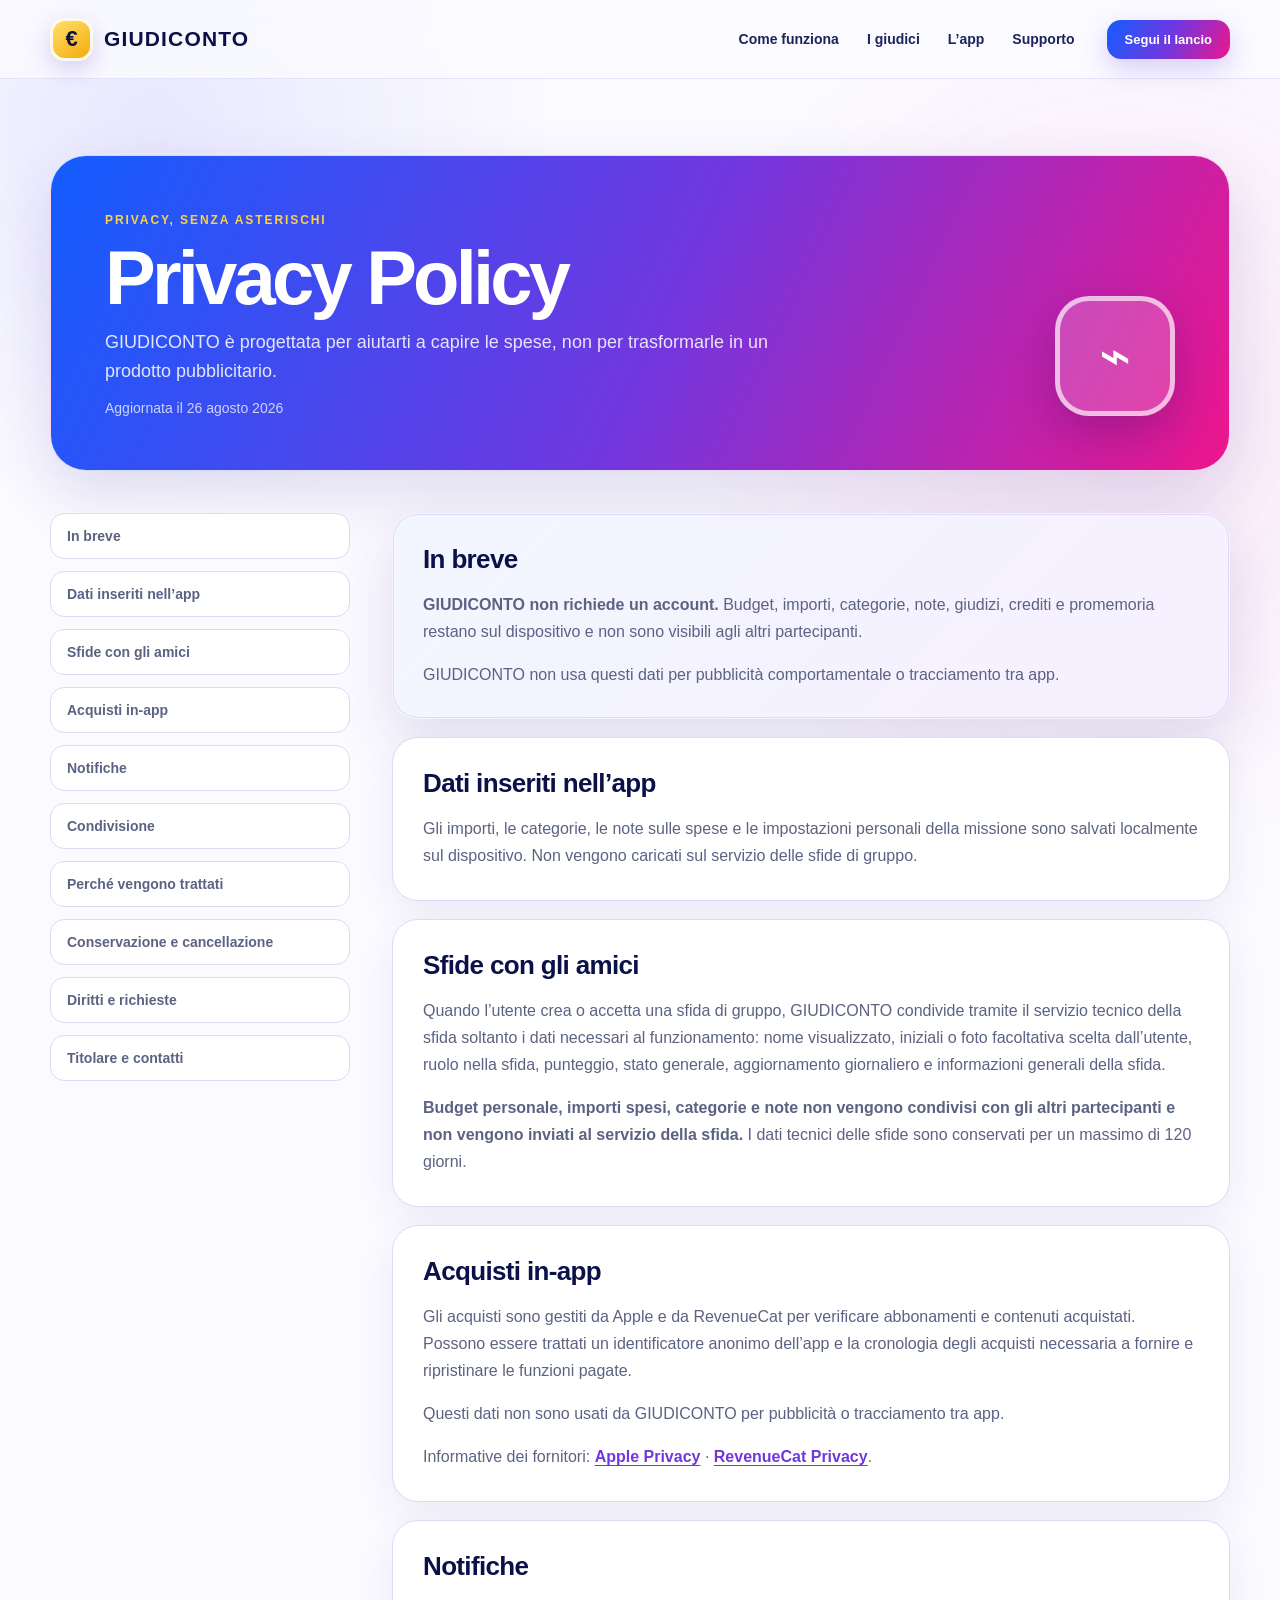
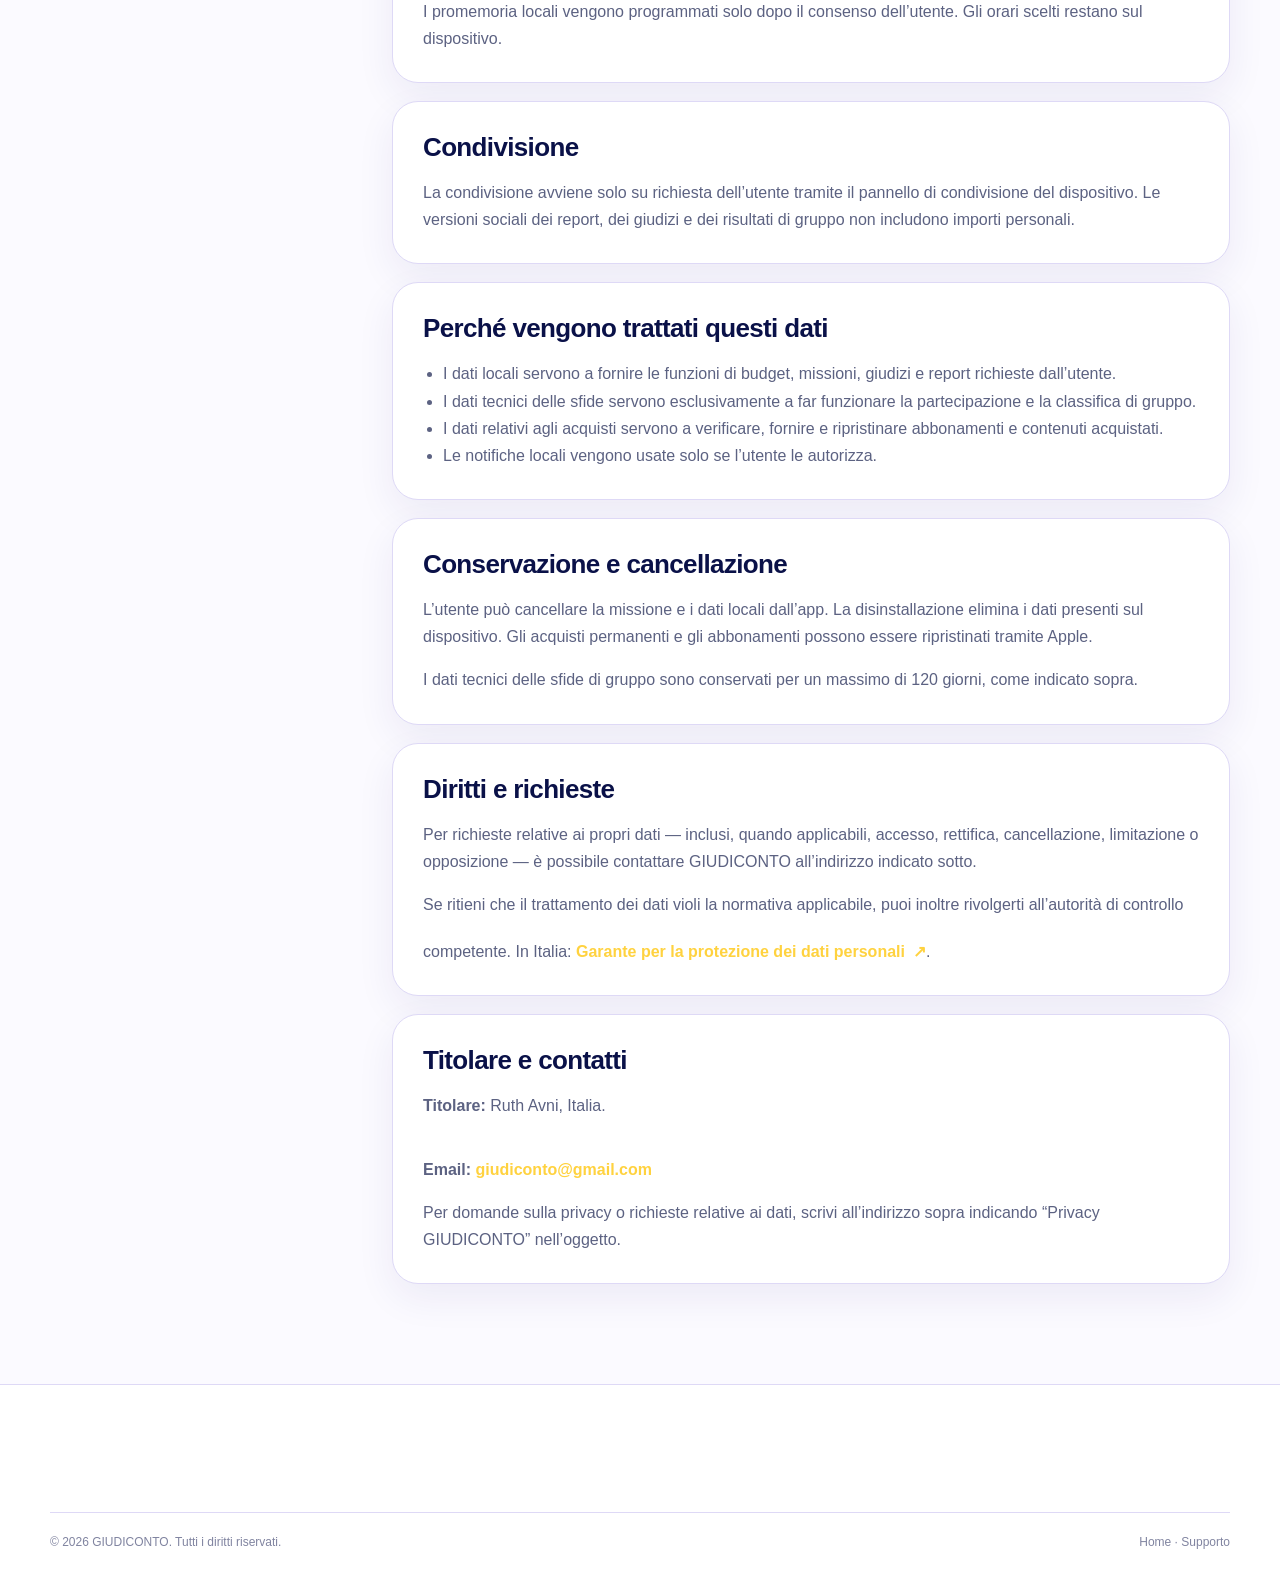
==== privacy/index.html @ 1b63a8df "Add files via upload" ====
<!doctype html><html lang="it"><head><meta charset="utf-8"><meta name="viewport" content="width=device-width,initial-scale=1"><title>Privacy Policy | GIUDICONTO</title><meta name="description" content="Privacy Policy pubblica di GIUDICONTO: dati locali, sfide con gli amici, acquisti, notifiche, condivisione e diritti dell’utente."><meta name="robots" content="index,follow"><link rel="icon" href="/favicon.svg"><link rel="stylesheet" href="/assets/styles.css"></head><body><div class="site-shell"><header class="site-header"><div class="section-wrap header-inner"><a class="brand" href="/"><span class="brand-mark">€</span><span class="brand-name">GIUDICONTO</span></a><nav class="main-nav"><a href="/#come-funziona">Come funziona</a><a href="/#giudici">I giudici</a><a href="/#schermate">L’app</a><a href="/support/">Supporto</a></nav><a class="header-cta" href="/#social">Segui il lancio</a></div></header><main class="subpage-main"><div class="section-wrap"><section class="subpage-hero"><div><span class="section-kicker light">PRIVACY, SENZA ASTERISCHI</span><h1>Privacy Policy</h1><p>GIUDICONTO è progettata per aiutarti a capire le spese, non per trasformarle in un prodotto pubblicitario.</p><div class="legal-meta">Aggiornata il 26 agosto 2026</div></div><div class="subpage-icon">⌁</div></section><div class="content-grid"><aside class="content-aside"><a href="#breve">In breve</a><a href="#dati-app">Dati inseriti nell’app</a><a href="#sfide">Sfide con gli amici</a><a href="#acquisti">Acquisti in-app</a><a href="#notifiche">Notifiche</a><a href="#condivisione">Condivisione</a><a href="#finalita">Perché vengono trattati</a><a href="#cancellazione">Conservazione e cancellazione</a><a href="#diritti">Diritti e richieste</a><a href="#contatti">Titolare e contatti</a></aside><article class="legal-content"><section class="legal-card summary-card" id="breve"><h2>In breve</h2><p><strong>GIUDICONTO non richiede un account.</strong> Budget, importi, categorie, note, giudizi, crediti e promemoria restano sul dispositivo e non sono visibili agli altri partecipanti.</p><p>GIUDICONTO non usa questi dati per pubblicità comportamentale o tracciamento tra app.</p></section><section class="legal-card" id="dati-app"><h2>Dati inseriti nell’app</h2><p>Gli importi, le categorie, le note sulle spese e le impostazioni personali della missione sono salvati localmente sul dispositivo. Non vengono caricati sul servizio delle sfide di gruppo.</p></section><section class="legal-card" id="sfide"><h2>Sfide con gli amici</h2><p>Quando l’utente crea o accetta una sfida di gruppo, GIUDICONTO condivide tramite il servizio tecnico della sfida soltanto i dati necessari al funzionamento: nome visualizzato, iniziali o foto facoltativa scelta dall’utente, ruolo nella sfida, punteggio, stato generale, aggiornamento giornaliero e informazioni generali della sfida.</p><p><strong>Budget personale, importi spesi, categorie e note non vengono condivisi con gli altri partecipanti e non vengono inviati al servizio della sfida.</strong> I dati tecnici delle sfide sono conservati per un massimo di 120 giorni.</p></section><section class="legal-card" id="acquisti"><h2>Acquisti in-app</h2><p>Gli acquisti sono gestiti da Apple e da RevenueCat per verificare abbonamenti e contenuti acquistati. Possono essere trattati un identificatore anonimo dell’app e la cronologia degli acquisti necessaria a fornire e ripristinare le funzioni pagate.</p><p>Questi dati non sono usati da GIUDICONTO per pubblicità o tracciamento tra app.</p><p class="external-policy-links">Informative dei fornitori: <a href="https://www.apple.com/legal/privacy/" target="_blank" rel="noreferrer">Apple Privacy</a> · <a href="https://www.revenuecat.com/privacy/" target="_blank" rel="noreferrer">RevenueCat Privacy</a>.</p></section><section class="legal-card" id="notifiche"><h2>Notifiche</h2><p>I promemoria locali vengono programmati solo dopo il consenso dell’utente. Gli orari scelti restano sul dispositivo.</p></section><section class="legal-card" id="condivisione"><h2>Condivisione</h2><p>La condivisione avviene solo su richiesta dell’utente tramite il pannello di condivisione del dispositivo. Le versioni sociali dei report, dei giudizi e dei risultati di gruppo non includono importi personali.</p></section><section class="legal-card" id="finalita"><h2>Perché vengono trattati questi dati</h2><ul><li>I dati locali servono a fornire le funzioni di budget, missioni, giudizi e report richieste dall’utente.</li><li>I dati tecnici delle sfide servono esclusivamente a far funzionare la partecipazione e la classifica di gruppo.</li><li>I dati relativi agli acquisti servono a verificare, fornire e ripristinare abbonamenti e contenuti acquistati.</li><li>Le notifiche locali vengono usate solo se l’utente le autorizza.</li></ul></section><section class="legal-card" id="cancellazione"><h2>Conservazione e cancellazione</h2><p>L’utente può cancellare la missione e i dati locali dall’app. La disinstallazione elimina i dati presenti sul dispositivo. Gli acquisti permanenti e gli abbonamenti possono essere ripristinati tramite Apple.</p><p>I dati tecnici delle sfide di gruppo sono conservati per un massimo di 120 giorni, come indicato sopra.</p></section><section class="legal-card" id="diritti"><h2>Diritti e richieste</h2><p>Per richieste relative ai propri dati — inclusi, quando applicabili, accesso, rettifica, cancellazione, limitazione o opposizione — è possibile contattare GIUDICONTO all’indirizzo indicato sotto.</p><p>Se ritieni che il trattamento dei dati violi la normativa applicabile, puoi inoltre rivolgerti all’autorità di controllo competente. In Italia: <a class="text-link legal-link" href="https://www.garanteprivacy.it/" target="_blank" rel="noreferrer">Garante per la protezione dei dati personali <span>↗</span></a>.</p></section><section class="legal-card" id="contatti"><h2>Titolare e contatti</h2><p><strong>Titolare:</strong> Ruth Avni, Italia.</p><p><strong>Email:</strong> <a class="text-link legal-link" href="mailto:giudiconto@gmail.com">giudiconto@gmail.com</a></p><p>Per domande sulla privacy o richieste relative ai dati, scrivi all’indirizzo sopra indicando “Privacy GIUDICONTO” nell’oggetto.</p></section></article></div></div></main><footer class="site-footer"><div class="section-wrap footer-bottom"><span>© 2026 GIUDICONTO. Tutti i diritti riservati.</span><span><a href="/">Home</a> · <a href="/support/">Supporto</a></span></div></footer></div></body></html>
---- assets/styles.css ----
:root {
  --navy: #0a1148;
  --navy-soft: #1b245b;
  --blue: #135dff;
  --violet: #7137df;
  --pink: #ed168d;
  --yellow: #ffd23f;
  --ink-muted: #5c6282;
  --lavender: #f4f1ff;
  --line: #ded9f6;
  --white: #ffffff;
  --gradient: linear-gradient(115deg, var(--blue), var(--violet) 52%, var(--pink));
  --shadow: 0 22px 60px rgba(54, 35, 145, 0.14);
}

* { box-sizing: border-box; }
html { scroll-behavior: smooth; }
body {
  margin: 0;
  background: #fbfaff;
  color: var(--navy);
  font-family: "Avenir Next", "Nunito Sans", Inter, -apple-system, BlinkMacSystemFont, "Segoe UI", sans-serif;
  -webkit-font-smoothing: antialiased;
}
a { color: inherit; text-decoration: none; }
img { display: block; max-width: 100%; }
button, a { -webkit-tap-highlight-color: transparent; }
::selection { background: #d9ceff; color: var(--navy); }

.site-shell {
  min-height: 100vh;
  overflow: hidden;
  background:
    radial-gradient(circle at 12% 4%, rgba(72, 82, 255, .10), transparent 25rem),
    radial-gradient(circle at 88% 13%, rgba(237, 22, 141, .08), transparent 28rem),
    #fbfaff;
}
.section-wrap { width: min(1180px, calc(100% - 48px)); margin-inline: auto; }
.section { padding-block: 112px; }

.site-header {
  position: sticky;
  top: 0;
  z-index: 50;
  border-bottom: 1px solid rgba(222, 217, 246, .72);
  background: rgba(251, 250, 255, .82);
  backdrop-filter: blur(20px);
}
.header-inner { min-height: 78px; display: flex; align-items: center; gap: 32px; }
.brand { display: inline-flex; align-items: center; gap: 11px; flex: 0 0 auto; }
.brand-mark {
  width: 43px;
  height: 43px;
  display: grid;
  place-items: center;
  border: 3px solid rgba(255,255,255,.9);
  border-radius: 15px;
  background: linear-gradient(145deg, #ffe069, #f5aa0b);
  box-shadow: 0 8px 22px rgba(99, 63, 190, .22);
  color: var(--navy);
  font-weight: 900;
  font-size: 22px;
}
.brand-name { font-weight: 900; letter-spacing: .055em; font-size: 21px; }
.main-nav { margin-left: auto; display: flex; align-items: center; gap: 28px; color: var(--navy-soft); font-size: 14px; font-weight: 700; }
.main-nav a { transition: color .2s ease; }
.main-nav a:hover { color: var(--pink); }
.header-cta {
  padding: 12px 18px;
  border-radius: 14px;
  background: var(--gradient);
  box-shadow: 0 10px 26px rgba(92, 49, 217, .22);
  color: white;
  font-size: 13px;
  font-weight: 900;
}

.hero { min-height: 760px; display: grid; grid-template-columns: 1.02fr .98fr; align-items: center; gap: 54px; padding-block: 76px 84px; }
.eyebrow, .section-kicker { display: inline-flex; align-items: center; gap: 8px; color: var(--violet); font-size: 12px; font-weight: 900; letter-spacing: .16em; }
.eyebrow span { color: var(--yellow); font-size: 16px; }
.hero h1 { margin: 24px 0 22px; max-width: 700px; font-size: clamp(48px, 5.4vw, 76px); line-height: .98; letter-spacing: -.055em; font-weight: 900; }
.hero h1 span { display: inline-block; background: var(--gradient); -webkit-background-clip: text; background-clip: text; color: transparent; }
.hero-lede { max-width: 610px; margin: 0; color: var(--ink-muted); font-size: 20px; line-height: 1.65; }
.hero-actions { display: flex; flex-wrap: wrap; gap: 14px; margin-top: 34px; }
.button { min-height: 52px; display: inline-flex; align-items: center; justify-content: center; gap: 10px; padding: 14px 22px; border-radius: 16px; font-size: 15px; font-weight: 900; transition: transform .2s ease, box-shadow .2s ease; }
.button:hover { transform: translateY(-2px); }
.button-primary { color: white; background: var(--gradient); box-shadow: 0 15px 34px rgba(93, 52, 213, .25); }
.button-secondary { border: 1px solid var(--line); background: rgba(255,255,255,.82); box-shadow: 0 8px 24px rgba(26, 20, 77, .06); }
.trust-row { display: flex; flex-wrap: wrap; gap: 20px; margin-top: 28px; color: var(--ink-muted); font-size: 13px; font-weight: 700; }
.trust-row b { color: var(--violet); }

.hero-visual { position: relative; min-height: 650px; display: grid; place-items: center; isolation: isolate; }
.orb { position: absolute; border-radius: 999px; filter: blur(3px); z-index: -2; }
.orb-one { width: 460px; height: 460px; background: linear-gradient(145deg, rgba(20,93,255,.24), rgba(113,55,223,.16), rgba(237,22,141,.22)); }
.orb-two { width: 280px; height: 280px; right: 6%; top: 2%; background: rgba(255,210,63,.25); filter: blur(40px); }
.phone {
  position: relative;
  overflow: hidden;
  border: 8px solid rgba(255,255,255,.98);
  border-radius: 46px;
  background: white;
  box-shadow: 0 35px 80px rgba(20, 15, 79, .26), 0 0 0 1px rgba(75, 61, 160, .15);
}
.phone img { width: 100%; height: 100%; object-fit: cover; }
.phone-island { position: absolute; z-index: 3; top: 12px; left: 50%; width: 76px; height: 20px; transform: translateX(-50%); border-radius: 999px; background: #090a14; box-shadow: 0 2px 5px rgba(0,0,0,.18); }
.phone-hero { width: 292px; height: 626px; transform: rotate(2deg); animation: float 6s ease-in-out infinite; }
.verdict-bubble { position: absolute; z-index: 3; width: 240px; padding: 18px 20px; border: 1px solid rgba(255,255,255,.86); border-radius: 22px; background: rgba(255,255,255,.9); box-shadow: var(--shadow); backdrop-filter: blur(12px); font-size: 14px; font-weight: 800; line-height: 1.45; }
.verdict-bubble small { display: block; margin-bottom: 5px; color: var(--pink); font-size: 10px; letter-spacing: .1em; }
.verdict-one { left: -3%; top: 17%; transform: rotate(-3deg); }
.verdict-two { right: -5%; bottom: 17%; transform: rotate(3deg); }
@keyframes float { 50% { transform: rotate(2deg) translateY(-10px); } }

.problem-band { padding-block: 76px; color: white; background: var(--gradient); box-shadow: inset 0 1px rgba(255,255,255,.25); }
.problem-grid { display: grid; grid-template-columns: 1.15fr .85fr; align-items: center; gap: 72px; }
.problem-band .section-kicker, .section-kicker.light { color: var(--yellow); }
.problem-band h2 { margin: 14px 0 0; font-size: clamp(35px, 4vw, 54px); line-height: 1.07; letter-spacing: -.045em; }
.problem-band em { color: var(--yellow); font-style: normal; }
.problem-copy { font-size: 18px; line-height: 1.65; }
.problem-copy p { margin: 0 0 16px; }
.highlight-line { padding-left: 17px; border-left: 3px solid var(--yellow); font-weight: 800; }

.section-heading { max-width: 790px; margin-bottom: 46px; }
.section-heading.centered { margin-inline: auto; text-align: center; }
.section-heading.narrow { max-width: 620px; }
.section-heading h2, .screens-copy h2, .launch-card h2 { margin: 15px 0 14px; font-size: clamp(36px, 4.2vw, 56px); line-height: 1.06; letter-spacing: -.045em; }
.section-heading p, .screens-copy > p { color: var(--ink-muted); font-size: 18px; line-height: 1.6; }
.steps-grid { display: grid; grid-template-columns: repeat(3, 1fr); gap: 20px; }
.step-card { position: relative; overflow: hidden; min-height: 330px; padding: 32px; border: 1px solid var(--line); border-radius: 30px; background: rgba(255,255,255,.88); box-shadow: var(--shadow); }
.step-card.featured { color: white; border-color: transparent; background: var(--gradient); transform: translateY(-12px); }
.step-number { position: absolute; top: 22px; right: 24px; display: grid; place-items: center; width: 35px; height: 35px; border-radius: 999px; background: var(--lavender); color: var(--violet); font-weight: 900; }
.featured .step-number { background: var(--yellow); color: var(--navy); }
.step-icon { width: 82px; height: 82px; display: grid; place-items: center; margin-bottom: 32px; border-radius: 24px; background: linear-gradient(145deg, #fff, #eee9ff); box-shadow: 0 15px 35px rgba(40, 27, 142, .18); color: var(--violet); font-size: 40px; font-weight: 900; }
.step-card h3 { margin: 0 0 12px; font-size: 23px; }
.step-card p { margin: 0; color: var(--ink-muted); line-height: 1.6; }
.featured p { color: rgba(255,255,255,.84); }

.characters-section { padding-block: 110px; color: white; background: #0b1144; }
.split-heading { max-width: none; display: grid; grid-template-columns: 1.2fr .8fr; align-items: end; gap: 70px; }
.split-heading h2 { max-width: 770px; }
.split-heading > p { margin: 0; color: #c8c9e6; }
.character-grid { display: grid; grid-template-columns: 1fr 1fr; gap: 22px; }
.character-card { position: relative; overflow: hidden; min-height: 430px; padding: 38px; border: 1px solid rgba(255,255,255,.16); border-radius: 34px; }
.character-card.mamma { background: linear-gradient(135deg, #1837d9, #7137df 56%, #d726a0); }
.character-card.commercialista { background: linear-gradient(135deg, #111a5d, #342090 50%, #b11691); }
.character-copy { position: relative; z-index: 3; width: 57%; }
.mini-label { color: var(--yellow); font-size: 11px; font-weight: 900; letter-spacing: .13em; }
.character-card h3 { margin: 12px 0; font-size: 36px; letter-spacing: -.035em; }
.character-card p { color: rgba(255,255,255,.86); line-height: 1.55; }
.character-card blockquote { margin: 26px 0 0; padding: 15px 0 15px 16px; border-left: 3px solid var(--yellow); color: white; font-weight: 800; line-height: 1.45; }
.text-link { display: inline-flex; gap: 8px; margin-top: 20px; color: var(--yellow); font-weight: 900; }

.benefit-grid { display: grid; grid-template-columns: repeat(2, 1fr); gap: 18px; }
.benefit-card { padding: 30px; border: 1px solid var(--line); border-radius: 28px; background: white; box-shadow: 0 15px 42px rgba(49, 35, 121, .08); }
.benefit-icon { width: 54px; height: 54px; display: grid; place-items: center; margin-bottom: 22px; border-radius: 17px; background: var(--gradient); color: white; font-size: 26px; font-weight: 900; box-shadow: 0 12px 27px rgba(92,49,217,.22); }
.benefit-card h3 { margin: 0 0 9px; font-size: 22px; }
.benefit-card p { margin: 0; color: var(--ink-muted); line-height: 1.62; }

.screens-section { position: relative; overflow: hidden; min-height: 820px; padding-block: 110px 0; color: white; background: var(--gradient); }
.screens-layout { display: grid; grid-template-columns: .88fr 1.12fr; gap: 60px; align-items: center; }
.screens-copy { align-self: start; padding-top: 44px; }
.screens-copy > p { color: rgba(255,255,255,.82); }
.screen-points { display: grid; gap: 12px; margin-top: 30px; color: white; font-weight: 800; }
.screen-points span::first-letter { color: var(--yellow); }
.phone-stack { position: relative; height: 700px; }
.phone-stack .phone { position: absolute; width: 300px; height: 646px; }
.phone-back { left: 4%; bottom: -120px; transform: rotate(-8deg); opacity: .9; }
.phone-front { right: 4%; top: 0; transform: rotate(5deg); }

.launch-section { padding-block: 96px; }
.launch-card { position: relative; overflow: hidden; display: grid; grid-template-columns: auto 1fr auto; align-items: center; gap: 30px; padding: 52px; border-radius: 36px; color: white; background: #0b1144; box-shadow: var(--shadow); }
.launch-card::before { content: ""; position: absolute; inset: auto -10% -90% 30%; height: 340px; border-radius: 50%; background: var(--gradient); filter: blur(35px); opacity: .65; }
.launch-card > * { position: relative; }
.launch-card h2 { margin-top: 12px; font-size: clamp(32px, 4vw, 50px); }
.launch-card p { margin: 0; color: #c8c9e6; line-height: 1.6; }
.launch-coin { width: 108px; height: 108px; display: grid; place-items: center; border: 6px solid rgba(255,255,255,.85); border-radius: 30px; background: linear-gradient(145deg, #ffe372, #efa10c); box-shadow: 0 18px 38px rgba(0,0,0,.25); color: var(--navy); font-size: 56px; font-weight: 900; transform: rotate(-6deg); }
.launch-actions { display: grid; gap: 12px; min-width: 205px; }
.store-badge { min-height: 58px; display: flex; align-items: center; justify-content: center; gap: 10px; border-radius: 16px; background: white; color: var(--navy); font-weight: 900; }
.store-badge b { font-size: 27px; }
.store-badge span { line-height: 1.05; }
.store-badge small { display: block; font-size: 8px; letter-spacing: .08em; }
.button-white { border: 1px solid rgba(255,255,255,.3); background: rgba(255,255,255,.10); color: white; }

.site-footer { padding: 72px 0 28px; border-top: 1px solid var(--line); background: white; }
.footer-grid { display: grid; grid-template-columns: 1.5fr .75fr .75fr 1fr; gap: 44px; }
.footer-grid > div:first-child p { color: var(--ink-muted); }
.footer-links { display: grid; align-content: start; gap: 11px; color: var(--ink-muted); font-size: 14px; }
.footer-links strong { margin-bottom: 5px; color: var(--navy); font-size: 11px; letter-spacing: .12em; }
.footer-note { color: var(--ink-muted); }
.footer-note span { display: inline-block; padding: 7px 10px; border-radius: 10px; background: var(--lavender); color: var(--violet); font-size: 11px; font-weight: 900; }
.footer-note p { line-height: 1.55; }
.footer-bottom { display: flex; justify-content: space-between; gap: 24px; margin-top: 55px; padding-top: 22px; border-top: 1px solid var(--line); color: #8084a0; font-size: 12px; }

/* Legal and support pages */
.subpage-main { min-height: 70vh; padding-block: 76px 100px; }
.subpage-hero { display: grid; grid-template-columns: 1fr auto; gap: 44px; align-items: end; padding: 54px; border: 1px solid rgba(255,255,255,.8); border-radius: 36px; background: var(--gradient); color: white; box-shadow: var(--shadow); }
.subpage-hero h1 { margin: 12px 0; font-size: clamp(48px, 6vw, 76px); line-height: 1; letter-spacing: -.05em; }
.subpage-hero p { max-width: 670px; margin: 0; color: rgba(255,255,255,.86); font-size: 18px; line-height: 1.6; }
.subpage-icon { width: 120px; height: 120px; display: grid; place-items: center; border: 5px solid rgba(255,255,255,.65); border-radius: 34px; background: rgba(255,255,255,.18); box-shadow: 0 18px 45px rgba(23,11,85,.25); font-size: 54px; }
.content-grid { display: grid; grid-template-columns: 300px minmax(0,1fr); gap: 42px; margin-top: 42px; }
.content-aside { align-self: start; position: sticky; top: 110px; display: grid; gap: 12px; }
.content-aside a { padding: 14px 16px; border: 1px solid var(--line); border-radius: 14px; background: white; color: var(--ink-muted); font-size: 14px; font-weight: 800; }
.content-aside a:hover { color: var(--violet); border-color: #b7a7ff; }
.legal-content { display: grid; gap: 18px; }
.legal-card { padding: 30px; border: 1px solid var(--line); border-radius: 26px; background: white; box-shadow: 0 14px 38px rgba(49,35,121,.07); }
.legal-card h2 { margin: 0 0 12px; font-size: 26px; letter-spacing: -.025em; }
.legal-card p, .legal-card li { color: var(--ink-muted); line-height: 1.7; }
.legal-card p:last-child { margin-bottom: 0; }
.legal-card ul { margin-bottom: 0; padding-left: 20px; }
.summary-card { border-color: transparent; background: linear-gradient(135deg, #f2f6ff, #f7efff); box-shadow: inset 0 0 0 1px rgba(115,81,255,.16), var(--shadow); }
.contact-card { display: flex; align-items: center; justify-content: space-between; gap: 24px; padding: 26px; border-radius: 24px; background: #0b1144; color: white; }
.contact-card p { margin: 5px 0 0; color: #c8c9e6; }
.contact-card .button { flex: 0 0 auto; }
.faq-grid { display: grid; gap: 16px; margin-top: 42px; }
.support-callout { padding: 24px; border: 1px solid #cebfff; border-radius: 22px; background: var(--lavender); }
.support-callout a { color: var(--violet); font-weight: 900; text-decoration: underline; text-underline-offset: 3px; }
.legal-meta { margin-top: 14px; color: rgba(255,255,255,.75); font-size: 14px; }

@media (max-width: 980px) {
  .main-nav { display: none; }
  .header-cta { margin-left: auto; }
  .hero { grid-template-columns: 1fr; padding-top: 58px; }
  .hero-copy { text-align: center; }
  .hero-lede { margin-inline: auto; }
  .hero-actions, .trust-row { justify-content: center; }
  .hero-visual { min-height: 630px; }
  .problem-grid, .split-heading, .screens-layout { grid-template-columns: 1fr; }
  .steps-grid { grid-template-columns: 1fr; }
  .step-card { min-height: 0; }
  .step-card.featured { transform: none; }
  .character-grid { grid-template-columns: 1fr; }
  .phone-stack { width: min(620px,100%); margin-inline: auto; }
  .launch-card { grid-template-columns: auto 1fr; }
  .launch-actions { grid-column: 1 / -1; grid-template-columns: 1fr 1fr; }
  .footer-grid { grid-template-columns: 1.4fr 1fr 1fr; }
  .footer-note { grid-column: 1 / -1; }
  .content-grid { grid-template-columns: 1fr; }
  .content-aside { position: static; grid-template-columns: repeat(3, 1fr); }
}

@media (max-width: 680px) {
  .section-wrap { width: min(100% - 28px, 1180px); }
  .section { padding-block: 78px; }
  .header-inner { min-height: 68px; }
  .brand-mark { width: 38px; height: 38px; border-radius: 13px; }
  .brand-name { font-size: 17px; }
  .header-cta { padding: 10px 12px; font-size: 11px; }
  .hero { min-height: 0; padding-block: 58px 64px; gap: 32px; }
  .hero h1 { font-size: 49px; }
  .hero-lede { font-size: 17px; }
  .hero-actions { display: grid; }
  .button { width: 100%; }
  .trust-row { display: grid; gap: 8px; }
  .hero-visual { min-height: 520px; }
  .phone-hero { width: 238px; height: 510px; border-radius: 38px; }
  .verdict-bubble { width: 190px; padding: 14px; font-size: 12px; }
  .verdict-one { left: -10%; top: 20%; }
  .verdict-two { right: -9%; bottom: 12%; }
  .problem-band { padding-block: 62px; }
  .problem-grid { gap: 28px; }
  .problem-band h2 { font-size: 38px; }
  .section-heading h2, .screens-copy h2, .launch-card h2 { font-size: 38px; }
  .step-card, .benefit-card { padding: 24px; }
  .character-card { min-height: 500px; padding: 28px; }
  .character-copy { width: 100%; }
  .character-copy p, .character-copy blockquote, .character-copy .text-link { max-width: 70%; }
  .benefit-grid { grid-template-columns: 1fr; }
  .screens-section { min-height: 1040px; padding-top: 80px; }
  .screens-copy { padding-top: 0; text-align: center; }
  .phone-stack { height: 670px; }
  .phone-stack .phone { width: 230px; height: 494px; }
  .phone-back { left: 0; bottom: 20px; }
  .phone-front { right: 0; top: 80px; }
  .launch-section { padding-block: 58px; }
  .launch-card { grid-template-columns: 1fr; padding: 30px; text-align: center; }
  .launch-coin { margin-inline: auto; }
  .launch-actions { grid-template-columns: 1fr; }
  .footer-grid { grid-template-columns: 1fr 1fr; }
  .footer-grid > div:first-child, .footer-note { grid-column: 1 / -1; }
  .footer-bottom { flex-direction: column; }
  .subpage-main { padding-block: 36px 70px; }
  .subpage-hero { grid-template-columns: 1fr; padding: 30px; }
  .subpage-icon { width: 80px; height: 80px; border-radius: 24px; font-size: 38px; }
  .subpage-hero h1 { font-size: 48px; }
  .content-aside { grid-template-columns: 1fr; }
  .legal-card { padding: 24px; }
  .contact-card { align-items: flex-start; flex-direction: column; }
}

@media (prefers-reduced-motion: reduce) {
  * { scroll-behavior: auto !important; animation: none !important; transition: none !important; }
}

/* GIUDICONTO final launch refinements */
.brand-line {
  display: inline-flex;
  margin-top: 22px;
  padding: 9px 13px;
  border: 1px solid #d8cff8;
  border-radius: 999px;
  background: rgba(255,255,255,.72);
  color: var(--violet);
  font-size: 11px;
  font-weight: 900;
  letter-spacing: .09em;
}

.judge-peek {
  position: absolute;
  z-index: 5;
  width: 255px;
  min-height: 116px;
  display: grid;
  grid-template-columns: 78px 1fr;
  align-items: center;
  gap: 12px;
  padding: 10px 14px 10px 8px;
  overflow: hidden;
  border: 1px solid rgba(255,255,255,.92);
  border-radius: 24px;
  background: rgba(255,255,255,.92);
  box-shadow: 0 22px 50px rgba(44,30,128,.17);
  backdrop-filter: blur(14px);
}
.judge-peek img {
  width: 78px;
  height: 98px;
  object-fit: cover;
  object-position: top center;
  border-radius: 18px;
  background: #fff9ef;
}
.judge-peek small {
  display: block;
  margin-bottom: 5px;
  color: var(--pink);
  font-size: 9px;
  font-weight: 900;
  letter-spacing: .1em;
}
.judge-peek strong { display: block; font-size: 13px; line-height: 1.35; }
.judge-mamma { left: -8%; top: 15%; transform: rotate(-3deg); }
.judge-commercialista { right: -8%; bottom: 13%; transform: rotate(3deg); }
.judge-commercialista small { color: var(--violet); }

.character-art {
  position: absolute;
  right: -1%;
  bottom: -7%;
  width: 46%;
  height: 105%;
  overflow: hidden;
  z-index: 1;
}
.character-art::after {
  content: "";
  position: absolute;
  inset: 0;
  background: linear-gradient(90deg, rgba(28,39,175,.94) 0%, rgba(40,39,164,.45) 32%, transparent 67%);
  pointer-events: none;
}
.character-art img {
  width: 100%;
  height: 100%;
  object-fit: cover;
  object-position: top center;
  filter: saturate(1.05) contrast(1.02);
}
.commercialista-art::after { background: linear-gradient(90deg, rgba(18,25,92,.96) 0%, rgba(52,32,144,.42) 34%, transparent 68%); }
.coming-soon-row {
  margin-top: 18px;
  padding: 15px 20px;
  border: 1px solid rgba(255,255,255,.15);
  border-radius: 18px;
  color: #c8c9e6;
  text-align: center;
  font-size: 14px;
  font-weight: 800;
}
.coming-soon-row span { margin-right: 8px; color: var(--yellow); font-size: 10px; letter-spacing: .12em; }

.social-section { padding-block: 92px 20px; }
.social-card {
  display: grid;
  grid-template-columns: 1fr .8fr;
  align-items: center;
  gap: 44px;
  padding: 46px;
  border: 1px solid var(--line);
  border-radius: 34px;
  background: linear-gradient(135deg, #ffffff 0%, #f4f1ff 50%, #fff3fa 100%);
  box-shadow: var(--shadow);
}
.social-card h2 { margin: 14px 0 12px; font-size: clamp(34px, 4vw, 52px); line-height: 1.05; letter-spacing: -.045em; }
.social-card p { max-width: 650px; margin: 0; color: var(--ink-muted); font-size: 17px; line-height: 1.65; }
.social-links { display: grid; gap: 11px; }
.social-links a {
  min-height: 58px;
  display: flex;
  align-items: center;
  gap: 13px;
  padding: 10px 14px;
  border: 1px solid var(--line);
  border-radius: 17px;
  background: rgba(255,255,255,.86);
  color: var(--navy);
  font-weight: 900;
  transition: transform .2s ease, border-color .2s ease, box-shadow .2s ease;
}
.social-links a:hover { transform: translateY(-2px); border-color: #bca9ff; box-shadow: 0 10px 24px rgba(60,39,150,.10); }
.social-icon {
  width: 38px;
  height: 38px;
  display: grid;
  place-items: center;
  flex: 0 0 auto;
  border-radius: 12px;
  color: white;
  background: var(--gradient);
  font-size: 12px;
  font-weight: 900;
}
.social-links.compact { grid-template-columns: repeat(3, auto); justify-content: start; gap: 8px; margin-top: 18px; }
.social-links.compact a { min-height: 0; padding: 7px 9px; font-size: 11px; }
.social-links.compact a > span:last-child { display: none; }
.social-links.compact .social-icon { width: 30px; height: 30px; border-radius: 10px; font-size: 10px; }
.external-policy-links a { color: var(--violet); font-weight: 800; text-decoration: underline; text-underline-offset: 3px; }

@media (max-width: 980px) {
  .judge-mamma { left: 0; }
  .judge-commercialista { right: 0; }
  .social-card { grid-template-columns: 1fr; }
}

@media (max-width: 680px) {
  .brand-line { margin-top: 18px; font-size: 9px; }
  .judge-peek { width: 190px; min-height: 92px; grid-template-columns: 58px 1fr; padding: 7px 9px 7px 6px; border-radius: 18px; }
  .judge-peek img { width: 58px; height: 76px; border-radius: 14px; }
  .judge-peek strong { font-size: 10px; }
  .judge-mamma { left: -2%; top: 10%; }
  .judge-commercialista { right: -3%; bottom: 8%; }
  .character-art { right: -8%; bottom: -8%; width: 55%; height: 75%; opacity: .72; }
  .character-copy { width: 70%; }
  .social-section { padding-block: 58px 0; }
  .social-card { padding: 28px; gap: 28px; }
  .social-card h2 { font-size: 38px; }
}
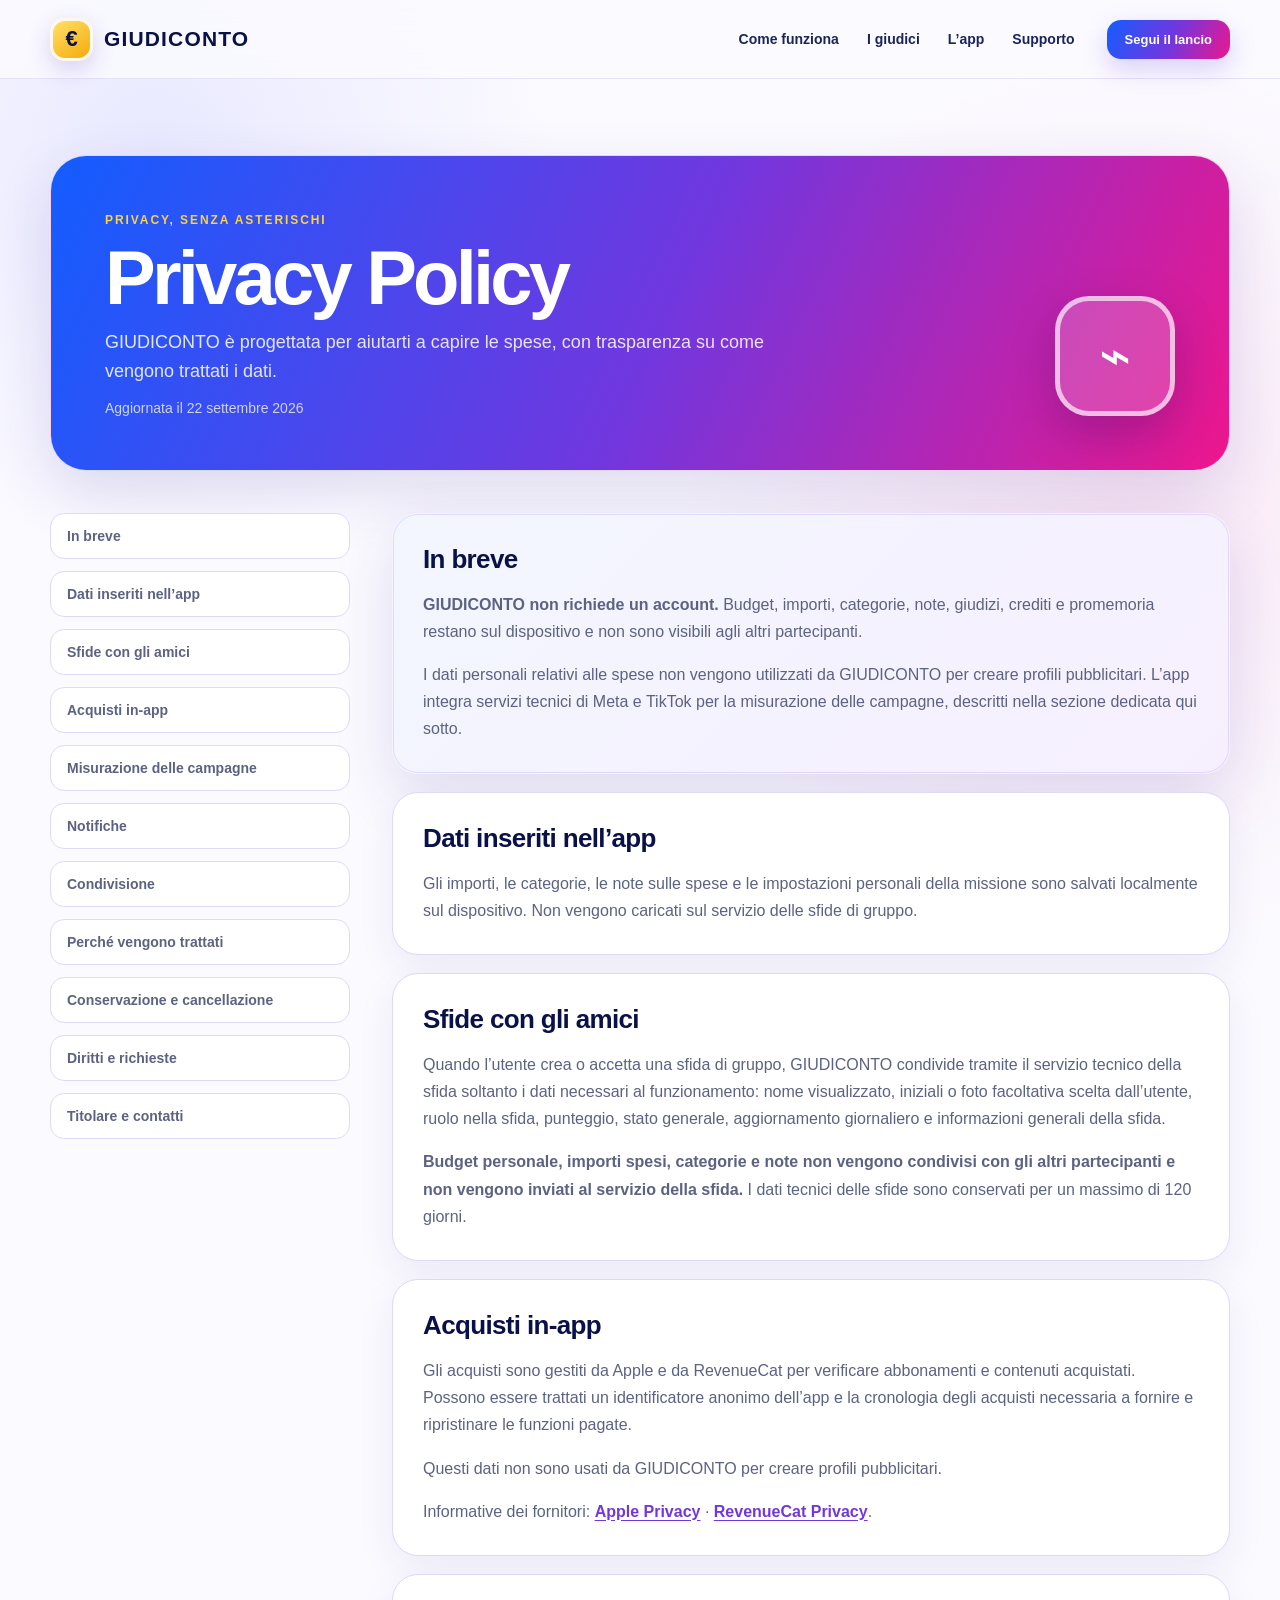
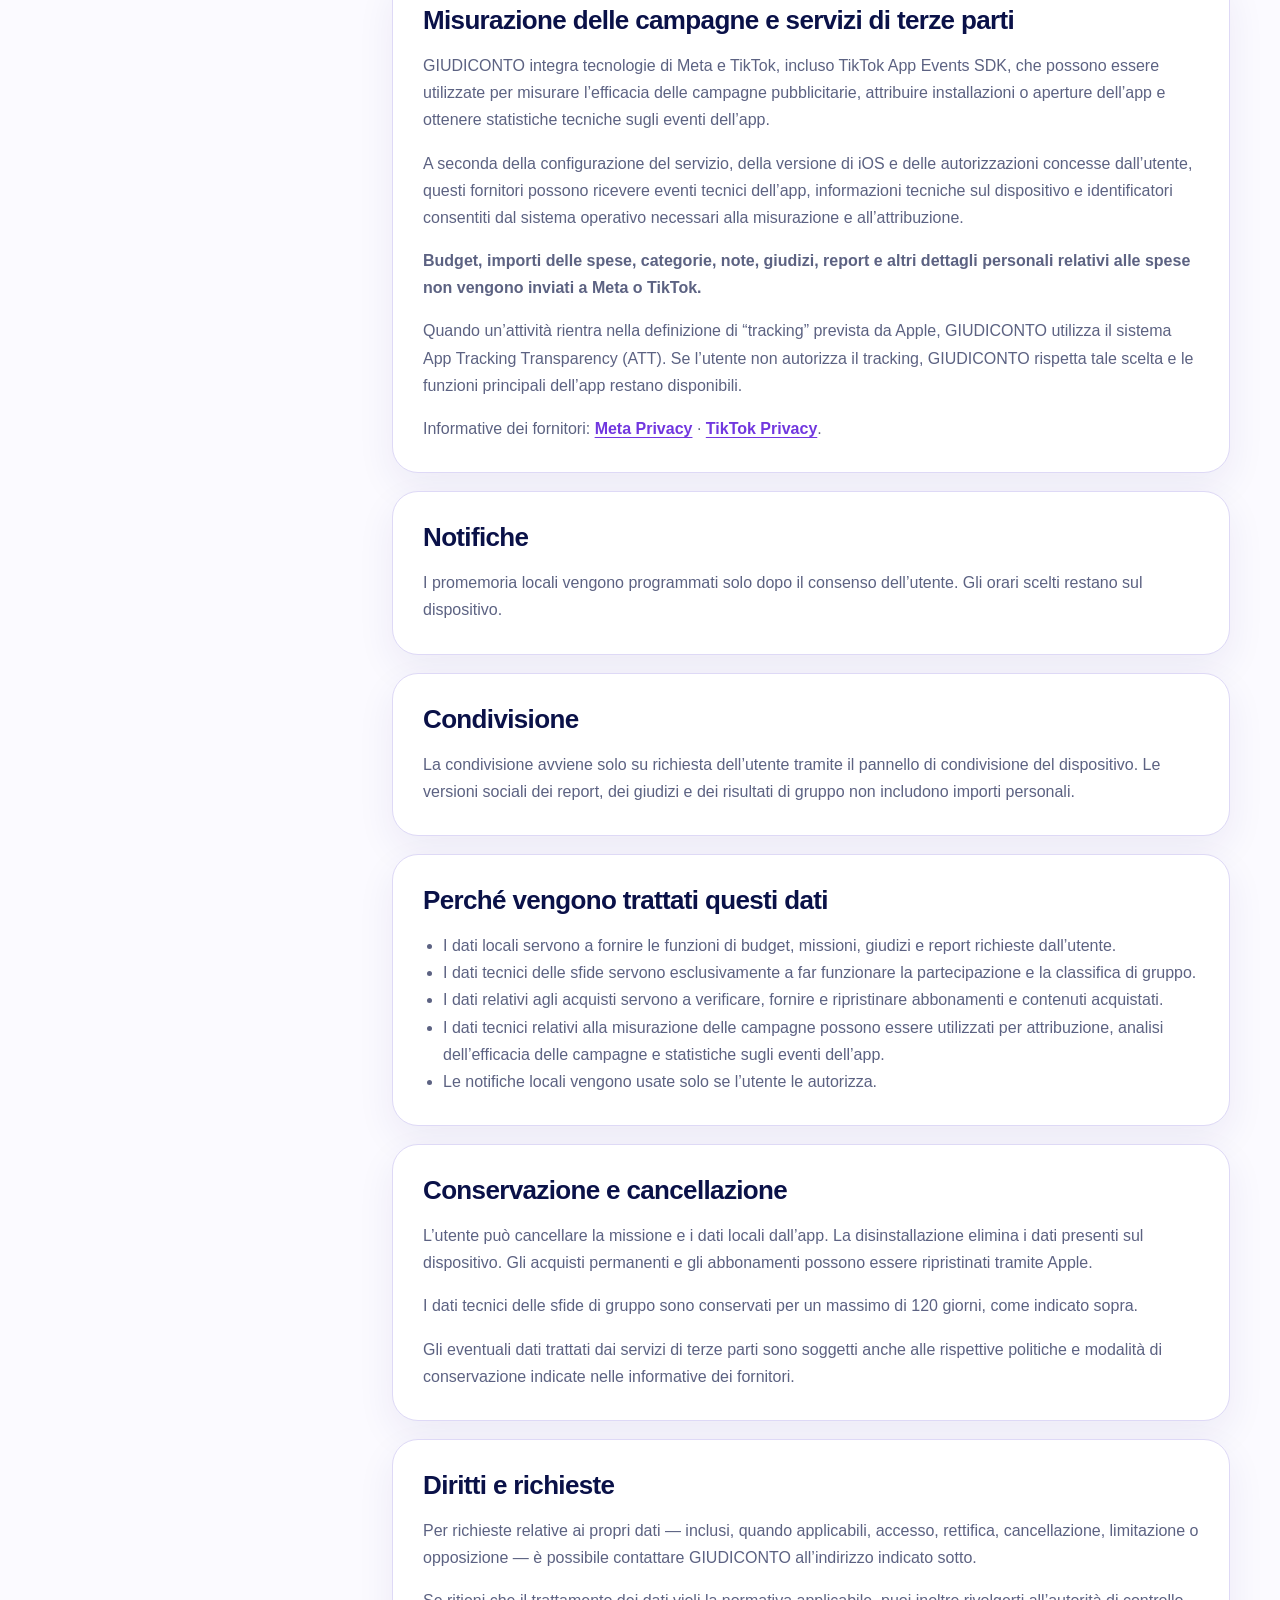
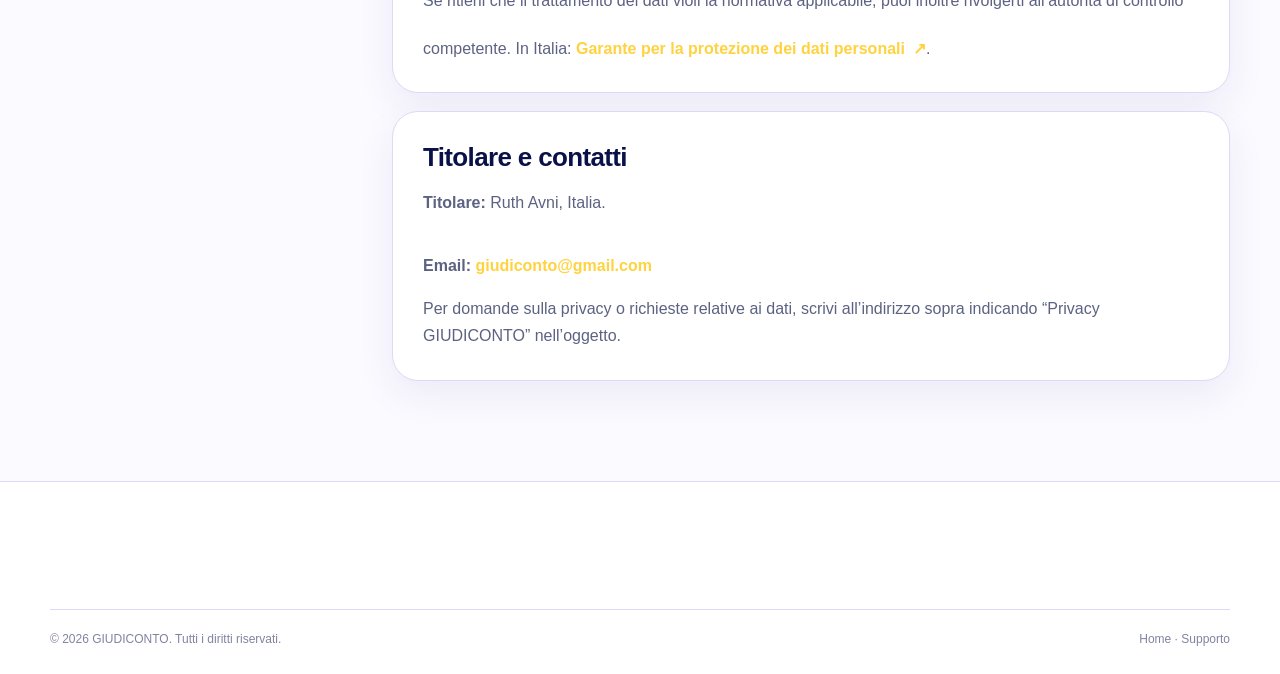
==== commit 4f2d5b02: "Update privacy policy for campaign measurement" ====
--- a/privacy/index.html
+++ b/privacy/index.html
@@ -1 +1,175 @@
-<!doctype html><html lang="it"><head><meta charset="utf-8"><meta name="viewport" content="width=device-width,initial-scale=1"><title>Privacy Policy | GIUDICONTO</title><meta name="description" content="Privacy Policy pubblica di GIUDICONTO: dati locali, sfide con gli amici, acquisti, notifiche, condivisione e diritti dell’utente."><meta name="robots" content="index,follow"><link rel="icon" href="/favicon.svg"><link rel="stylesheet" href="/assets/styles.css"></head><body><div class="site-shell"><header class="site-header"><div class="section-wrap header-inner"><a class="brand" href="/"><span class="brand-mark">€</span><span class="brand-name">GIUDICONTO</span></a><nav class="main-nav"><a href="/#come-funziona">Come funziona</a><a href="/#giudici">I giudici</a><a href="/#schermate">L’app</a><a href="/support/">Supporto</a></nav><a class="header-cta" href="/#social">Segui il lancio</a></div></header><main class="subpage-main"><div class="section-wrap"><section class="subpage-hero"><div><span class="section-kicker light">PRIVACY, SENZA ASTERISCHI</span><h1>Privacy Policy</h1><p>GIUDICONTO è progettata per aiutarti a capire le spese, non per trasformarle in un prodotto pubblicitario.</p><div class="legal-meta">Aggiornata il 26 agosto 2026</div></div><div class="subpage-icon">⌁</div></section><div class="content-grid"><aside class="content-aside"><a href="#breve">In breve</a><a href="#dati-app">Dati inseriti nell’app</a><a href="#sfide">Sfide con gli amici</a><a href="#acquisti">Acquisti in-app</a><a href="#notifiche">Notifiche</a><a href="#condivisione">Condivisione</a><a href="#finalita">Perché vengono trattati</a><a href="#cancellazione">Conservazione e cancellazione</a><a href="#diritti">Diritti e richieste</a><a href="#contatti">Titolare e contatti</a></aside><article class="legal-content"><section class="legal-card summary-card" id="breve"><h2>In breve</h2><p><strong>GIUDICONTO non richiede un account.</strong> Budget, importi, categorie, note, giudizi, crediti e promemoria restano sul dispositivo e non sono visibili agli altri partecipanti.</p><p>GIUDICONTO non usa questi dati per pubblicità comportamentale o tracciamento tra app.</p></section><section class="legal-card" id="dati-app"><h2>Dati inseriti nell’app</h2><p>Gli importi, le categorie, le note sulle spese e le impostazioni personali della missione sono salvati localmente sul dispositivo. Non vengono caricati sul servizio delle sfide di gruppo.</p></section><section class="legal-card" id="sfide"><h2>Sfide con gli amici</h2><p>Quando l’utente crea o accetta una sfida di gruppo, GIUDICONTO condivide tramite il servizio tecnico della sfida soltanto i dati necessari al funzionamento: nome visualizzato, iniziali o foto facoltativa scelta dall’utente, ruolo nella sfida, punteggio, stato generale, aggiornamento giornaliero e informazioni generali della sfida.</p><p><strong>Budget personale, importi spesi, categorie e note non vengono condivisi con gli altri partecipanti e non vengono inviati al servizio della sfida.</strong> I dati tecnici delle sfide sono conservati per un massimo di 120 giorni.</p></section><section class="legal-card" id="acquisti"><h2>Acquisti in-app</h2><p>Gli acquisti sono gestiti da Apple e da RevenueCat per verificare abbonamenti e contenuti acquistati. Possono essere trattati un identificatore anonimo dell’app e la cronologia degli acquisti necessaria a fornire e ripristinare le funzioni pagate.</p><p>Questi dati non sono usati da GIUDICONTO per pubblicità o tracciamento tra app.</p><p class="external-policy-links">Informative dei fornitori: <a href="https://www.apple.com/legal/privacy/" target="_blank" rel="noreferrer">Apple Privacy</a> · <a href="https://www.revenuecat.com/privacy/" target="_blank" rel="noreferrer">RevenueCat Privacy</a>.</p></section><section class="legal-card" id="notifiche"><h2>Notifiche</h2><p>I promemoria locali vengono programmati solo dopo il consenso dell’utente. Gli orari scelti restano sul dispositivo.</p></section><section class="legal-card" id="condivisione"><h2>Condivisione</h2><p>La condivisione avviene solo su richiesta dell’utente tramite il pannello di condivisione del dispositivo. Le versioni sociali dei report, dei giudizi e dei risultati di gruppo non includono importi personali.</p></section><section class="legal-card" id="finalita"><h2>Perché vengono trattati questi dati</h2><ul><li>I dati locali servono a fornire le funzioni di budget, missioni, giudizi e report richieste dall’utente.</li><li>I dati tecnici delle sfide servono esclusivamente a far funzionare la partecipazione e la classifica di gruppo.</li><li>I dati relativi agli acquisti servono a verificare, fornire e ripristinare abbonamenti e contenuti acquistati.</li><li>Le notifiche locali vengono usate solo se l’utente le autorizza.</li></ul></section><section class="legal-card" id="cancellazione"><h2>Conservazione e cancellazione</h2><p>L’utente può cancellare la missione e i dati locali dall’app. La disinstallazione elimina i dati presenti sul dispositivo. Gli acquisti permanenti e gli abbonamenti possono essere ripristinati tramite Apple.</p><p>I dati tecnici delle sfide di gruppo sono conservati per un massimo di 120 giorni, come indicato sopra.</p></section><section class="legal-card" id="diritti"><h2>Diritti e richieste</h2><p>Per richieste relative ai propri dati — inclusi, quando applicabili, accesso, rettifica, cancellazione, limitazione o opposizione — è possibile contattare GIUDICONTO all’indirizzo indicato sotto.</p><p>Se ritieni che il trattamento dei dati violi la normativa applicabile, puoi inoltre rivolgerti all’autorità di controllo competente. In Italia: <a class="text-link legal-link" href="https://www.garanteprivacy.it/" target="_blank" rel="noreferrer">Garante per la protezione dei dati personali <span>↗</span></a>.</p></section><section class="legal-card" id="contatti"><h2>Titolare e contatti</h2><p><strong>Titolare:</strong> Ruth Avni, Italia.</p><p><strong>Email:</strong> <a class="text-link legal-link" href="mailto:giudiconto@gmail.com">giudiconto@gmail.com</a></p><p>Per domande sulla privacy o richieste relative ai dati, scrivi all’indirizzo sopra indicando “Privacy GIUDICONTO” nell’oggetto.</p></section></article></div></div></main><footer class="site-footer"><div class="section-wrap footer-bottom"><span>© 2026 GIUDICONTO. Tutti i diritti riservati.</span><span><a href="/">Home</a> · <a href="/support/">Supporto</a></span></div></footer></div></body></html>
+<!doctype html>
+<html lang="it">
+<head>
+  <meta charset="utf-8">
+  <meta name="viewport" content="width=device-width,initial-scale=1">
+  <title>Privacy Policy | GIUDICONTO</title>
+  <meta name="description" content="Privacy Policy pubblica di GIUDICONTO: dati locali, sfide con gli amici, acquisti, notifiche, misurazione delle campagne, servizi di terze parti e diritti dell’utente.">
+  <meta name="robots" content="index,follow">
+  <link rel="icon" href="/favicon.svg">
+  <link rel="stylesheet" href="/assets/styles.css">
+</head>
+
+<body>
+<div class="site-shell">
+
+<header class="site-header">
+  <div class="section-wrap header-inner">
+    <a class="brand" href="/">
+      <span class="brand-mark">€</span>
+      <span class="brand-name">GIUDICONTO</span>
+    </a>
+
+    <nav class="main-nav">
+      <a href="/#come-funziona">Come funziona</a>
+      <a href="/#giudici">I giudici</a>
+      <a href="/#schermate">L’app</a>
+      <a href="/support/">Supporto</a>
+    </nav>
+
+    <a class="header-cta" href="/#social">Segui il lancio</a>
+  </div>
+</header>
+
+<main class="subpage-main">
+  <div class="section-wrap">
+
+    <section class="subpage-hero">
+      <div>
+        <span class="section-kicker light">PRIVACY, SENZA ASTERISCHI</span>
+        <h1>Privacy Policy</h1>
+        <p>GIUDICONTO è progettata per aiutarti a capire le spese, con trasparenza su come vengono trattati i dati.</p>
+        <div class="legal-meta">Aggiornata il 22 settembre 2026</div>
+      </div>
+
+      <div class="subpage-icon">⌁</div>
+    </section>
+
+    <div class="content-grid">
+
+      <aside class="content-aside">
+        <a href="#breve">In breve</a>
+        <a href="#dati-app">Dati inseriti nell’app</a>
+        <a href="#sfide">Sfide con gli amici</a>
+        <a href="#acquisti">Acquisti in-app</a>
+        <a href="#misurazione">Misurazione delle campagne</a>
+        <a href="#notifiche">Notifiche</a>
+        <a href="#condivisione">Condivisione</a>
+        <a href="#finalita">Perché vengono trattati</a>
+        <a href="#cancellazione">Conservazione e cancellazione</a>
+        <a href="#diritti">Diritti e richieste</a>
+        <a href="#contatti">Titolare e contatti</a>
+      </aside>
+
+      <article class="legal-content">
+
+        <section class="legal-card summary-card" id="breve">
+          <h2>In breve</h2>
+          <p><strong>GIUDICONTO non richiede un account.</strong> Budget, importi, categorie, note, giudizi, crediti e promemoria restano sul dispositivo e non sono visibili agli altri partecipanti.</p>
+          <p>I dati personali relativi alle spese non vengono utilizzati da GIUDICONTO per creare profili pubblicitari. L’app integra servizi tecnici di Meta e TikTok per la misurazione delle campagne, descritti nella sezione dedicata qui sotto.</p>
+        </section>
+
+        <section class="legal-card" id="dati-app">
+          <h2>Dati inseriti nell’app</h2>
+          <p>Gli importi, le categorie, le note sulle spese e le impostazioni personali della missione sono salvati localmente sul dispositivo. Non vengono caricati sul servizio delle sfide di gruppo.</p>
+        </section>
+
+        <section class="legal-card" id="sfide">
+          <h2>Sfide con gli amici</h2>
+          <p>Quando l’utente crea o accetta una sfida di gruppo, GIUDICONTO condivide tramite il servizio tecnico della sfida soltanto i dati necessari al funzionamento: nome visualizzato, iniziali o foto facoltativa scelta dall’utente, ruolo nella sfida, punteggio, stato generale, aggiornamento giornaliero e informazioni generali della sfida.</p>
+          <p><strong>Budget personale, importi spesi, categorie e note non vengono condivisi con gli altri partecipanti e non vengono inviati al servizio della sfida.</strong> I dati tecnici delle sfide sono conservati per un massimo di 120 giorni.</p>
+        </section>
+
+        <section class="legal-card" id="acquisti">
+          <h2>Acquisti in-app</h2>
+          <p>Gli acquisti sono gestiti da Apple e da RevenueCat per verificare abbonamenti e contenuti acquistati. Possono essere trattati un identificatore anonimo dell’app e la cronologia degli acquisti necessaria a fornire e ripristinare le funzioni pagate.</p>
+          <p>Questi dati non sono usati da GIUDICONTO per creare profili pubblicitari.</p>
+          <p class="external-policy-links">
+            Informative dei fornitori:
+            <a href="https://www.apple.com/legal/privacy/" target="_blank" rel="noreferrer">Apple Privacy</a>
+            ·
+            <a href="https://www.revenuecat.com/privacy/" target="_blank" rel="noreferrer">RevenueCat Privacy</a>.
+          </p>
+        </section>
+
+        <section class="legal-card" id="misurazione">
+          <h2>Misurazione delle campagne e servizi di terze parti</h2>
+
+          <p>GIUDICONTO integra tecnologie di Meta e TikTok, incluso TikTok App Events SDK, che possono essere utilizzate per misurare l’efficacia delle campagne pubblicitarie, attribuire installazioni o aperture dell’app e ottenere statistiche tecniche sugli eventi dell’app.</p>
+
+          <p>A seconda della configurazione del servizio, della versione di iOS e delle autorizzazioni concesse dall’utente, questi fornitori possono ricevere eventi tecnici dell’app, informazioni tecniche sul dispositivo e identificatori consentiti dal sistema operativo necessari alla misurazione e all’attribuzione.</p>
+
+          <p><strong>Budget, importi delle spese, categorie, note, giudizi, report e altri dettagli personali relativi alle spese non vengono inviati a Meta o TikTok.</strong></p>
+
+          <p>Quando un’attività rientra nella definizione di “tracking” prevista da Apple, GIUDICONTO utilizza il sistema App Tracking Transparency (ATT). Se l’utente non autorizza il tracking, GIUDICONTO rispetta tale scelta e le funzioni principali dell’app restano disponibili.</p>
+
+          <p class="external-policy-links">
+            Informative dei fornitori:
+            <a href="https://www.facebook.com/privacy/policy/" target="_blank" rel="noreferrer">Meta Privacy</a>
+            ·
+            <a href="https://www.tiktok.com/legal/page/eea/privacy-policy/it" target="_blank" rel="noreferrer">TikTok Privacy</a>.
+          </p>
+        </section>
+
+        <section class="legal-card" id="notifiche">
+          <h2>Notifiche</h2>
+          <p>I promemoria locali vengono programmati solo dopo il consenso dell’utente. Gli orari scelti restano sul dispositivo.</p>
+        </section>
+
+        <section class="legal-card" id="condivisione">
+          <h2>Condivisione</h2>
+          <p>La condivisione avviene solo su richiesta dell’utente tramite il pannello di condivisione del dispositivo. Le versioni sociali dei report, dei giudizi e dei risultati di gruppo non includono importi personali.</p>
+        </section>
+
+        <section class="legal-card" id="finalita">
+          <h2>Perché vengono trattati questi dati</h2>
+          <ul>
+            <li>I dati locali servono a fornire le funzioni di budget, missioni, giudizi e report richieste dall’utente.</li>
+            <li>I dati tecnici delle sfide servono esclusivamente a far funzionare la partecipazione e la classifica di gruppo.</li>
+            <li>I dati relativi agli acquisti servono a verificare, fornire e ripristinare abbonamenti e contenuti acquistati.</li>
+            <li>I dati tecnici relativi alla misurazione delle campagne possono essere utilizzati per attribuzione, analisi dell’efficacia delle campagne e statistiche sugli eventi dell’app.</li>
+            <li>Le notifiche locali vengono usate solo se l’utente le autorizza.</li>
+          </ul>
+        </section>
+
+        <section class="legal-card" id="cancellazione">
+          <h2>Conservazione e cancellazione</h2>
+          <p>L’utente può cancellare la missione e i dati locali dall’app. La disinstallazione elimina i dati presenti sul dispositivo. Gli acquisti permanenti e gli abbonamenti possono essere ripristinati tramite Apple.</p>
+          <p>I dati tecnici delle sfide di gruppo sono conservati per un massimo di 120 giorni, come indicato sopra.</p>
+          <p>Gli eventuali dati trattati dai servizi di terze parti sono soggetti anche alle rispettive politiche e modalità di conservazione indicate nelle informative dei fornitori.</p>
+        </section>
+
+        <section class="legal-card" id="diritti">
+          <h2>Diritti e richieste</h2>
+          <p>Per richieste relative ai propri dati — inclusi, quando applicabili, accesso, rettifica, cancellazione, limitazione o opposizione — è possibile contattare GIUDICONTO all’indirizzo indicato sotto.</p>
+          <p>Se ritieni che il trattamento dei dati violi la normativa applicabile, puoi inoltre rivolgerti all’autorità di controllo competente. In Italia:
+            <a class="text-link legal-link" href="https://www.garanteprivacy.it/" target="_blank" rel="noreferrer">
+              Garante per la protezione dei dati personali <span>↗</span>
+            </a>.
+          </p>
+        </section>
+
+        <section class="legal-card" id="contatti">
+          <h2>Titolare e contatti</h2>
+          <p><strong>Titolare:</strong> Ruth Avni, Italia.</p>
+          <p><strong>Email:</strong>
+            <a class="text-link legal-link" href="mailto:giudiconto@gmail.com">giudiconto@gmail.com</a>
+          </p>
+          <p>Per domande sulla privacy o richieste relative ai dati, scrivi all’indirizzo sopra indicando “Privacy GIUDICONTO” nell’oggetto.</p>
+        </section>
+
+      </article>
+    </div>
+  </div>
+</main>
+
+<footer class="site-footer">
+  <div class="section-wrap footer-bottom">
+    <span>© 2026 GIUDICONTO. Tutti i diritti riservati.</span>
+    <span><a href="/">Home</a> · <a href="/support/">Supporto</a></span>
+  </div>
+</footer>
+
+</div>
+</body>
+</html>
